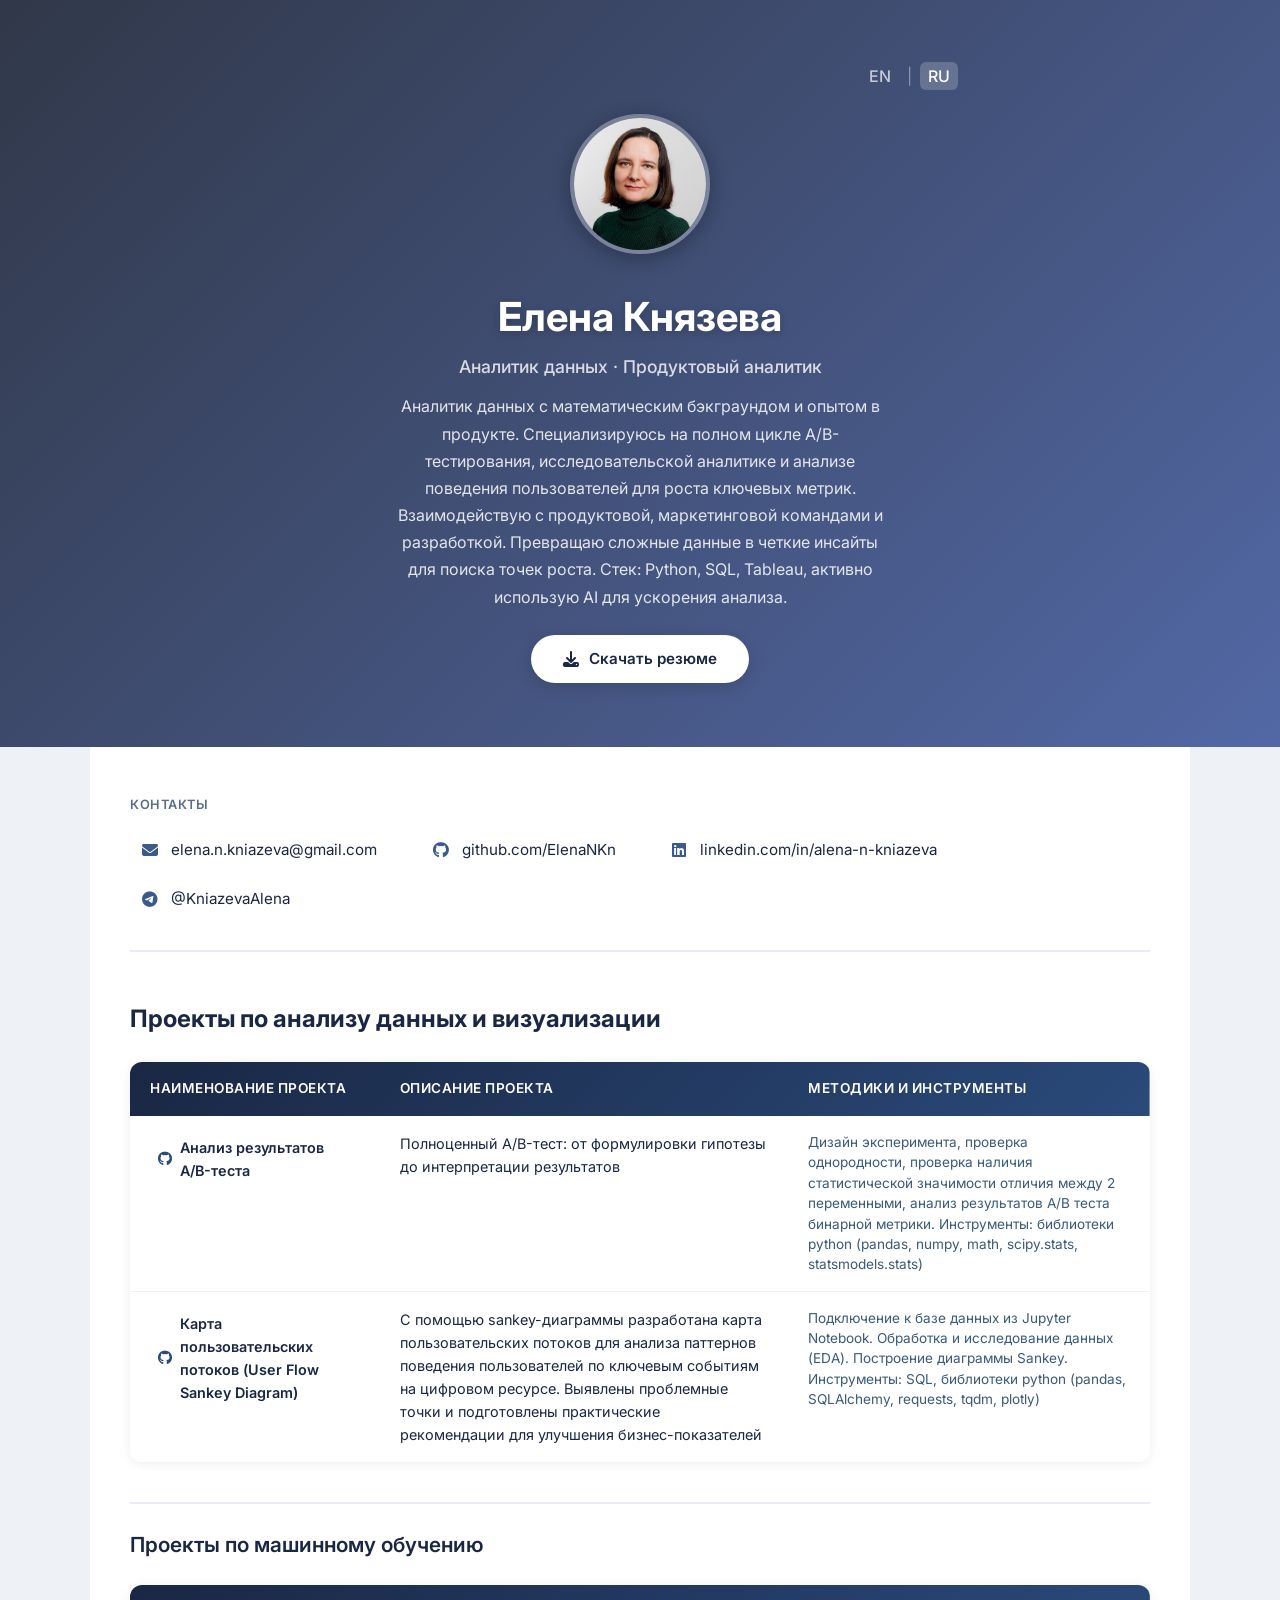
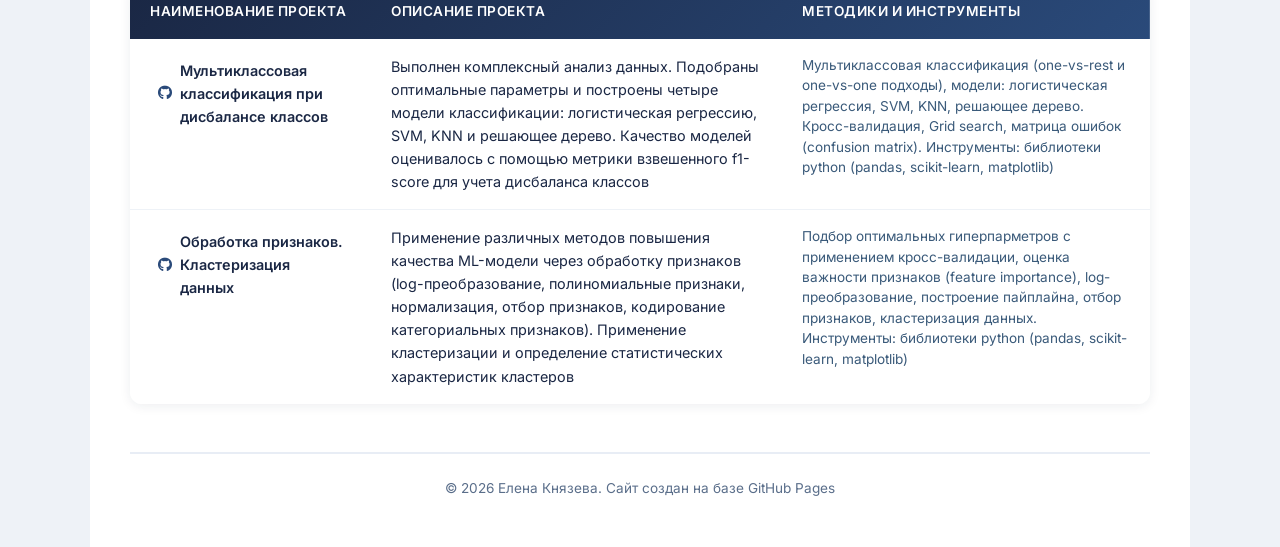
==== ru/index.html @ 3d0a6c8e "ga4 added" ====
<!DOCTYPE html>
<html lang="en">
<head>
    <meta charset="UTF-8" />
    <meta name="viewport" content="width=device-width, initial-scale=1.0" />
    <title>Елена Князева - Аналитик данных | Продуктовый аналитик</title>
    <link rel="icon" href="data:image/svg+xml,<svg xmlns='http://www.w3.org/2000/svg' viewBox='0 0 100 100'><text y='.9em' font-size='90'>📊</text></svg>" />
    
    <!-- Google Fonts -->
    <link href="https://fonts.googleapis.com/css2?family=Inter:wght@400;500;600;700&display=swap" rel="stylesheet" />
    
    <!-- Font Awesome -->
    <link rel="stylesheet" href="https://cdnjs.cloudflare.com/ajax/libs/font-awesome/6.5.0/css/all.min.css" />
    
    <link rel="stylesheet" href="../css/style.css" />

    <!-- Google tag (gtag.js) -->
    <script async src="https://www.googletagmanager.com/gtag/js?id=G-LRZ4CS6BDX"></script>
    <script>
        window.dataLayer = window.dataLayer || [];
        function gtag(){dataLayer.push(arguments);}
        gtag('js', new Date());

        gtag('config', 'G-LRZ4CS6BDX');
    </script>
</head>
<body>
    <!-- ===== HEADER WITH BACKGROUND ===== -->
    <header class="hero-header">
        <div class="hero-overlay"></div>
        <div class="hero-content">
            <!-- ===== LANGUAGE SWITCHER ===== -->
            <div class="language-switcher">
                <a href="../index.html">EN</a>
                <span class="separator">|</span>
                <a href="index.html" class="active">RU</a>
            </div>

            <!-- ===== PHOTO ===== -->
            <section id="photo">
                <img src="../assets/photo.jpg" alt="Елена Князева - Фото" />
            </section>

            <!-- ===== ABOUT ===== -->
            <section id="about">
                <h1>Елена Князева</h1>
                <p class="tagline">Аналитик данных · Продуктовый аналитик</p>
                <p class="description">
                    Аналитик данных с математическим бэкграундом и опытом в продукте. 
                    Специализируюсь на полном цикле A/B-тестирования, исследовательской аналитике 
                    и анализе поведения пользователей для роста ключевых метрик. 
                    Взаимодействую с продуктовой, маркетинговой командами и разработкой. 
                    Превращаю сложные данные в четкие инсайты для поиска точек роста. 
                    Стек: Python, SQL, Tableau, активно использую AI для ускорения анализа.
                </p>
            </section>

            <!-- ===== CV DOWNLOAD ===== -->
            <section id="cv">
                <a href="../assets/CV_Kniazeva_Data_Product_Analyst.pdf" download class="btn btn-primary">
                    <i class="fas fa-download"></i> Скачать резюме
                </a>
            </section>
        </div>
    </header>

    <!-- ===== MAIN CONTENT ===== -->
    <div class="container">

        <!-- ===== CONTACTS ===== -->
        <section id="contacts">
            <h2>Контакты</h2>
            <div class="contacts-grid">
                <a href="mailto:elena.n.kniazeva@gmail.com" class="contact-item">
                    <i class="fas fa-envelope"></i>
                    <span>elena.n.kniazeva@gmail.com</span>
                </a>
                <a href="https://github.com/ElenaNKn" target="_blank" class="contact-item">
                    <i class="fab fa-github"></i>
                    <span>github.com/ElenaNKn</span>
                </a>
                <a href="https://www.linkedin.com/in/alena-n-kniazeva" target="_blank" class="contact-item">
                    <i class="fab fa-linkedin"></i>
                    <span>linkedin.com/in/alena-n-kniazeva</span>
                </a>
                <a href="https://t.me/KniazevaAlena" target="_blank" class="contact-item">
                    <i class="fab fa-telegram"></i>
                    <span>@KniazevaAlena</span>
                </a>
            </div>
        </section>

        <!-- ===== PROJECTS ===== -->
        <section id="projects">
            <h2>Проекты по анализу данных и визуализации</h2>
            
            <div class="table-container">
                <table class="projects-table">
                    <thead>
                        <tr>
                            <th>Наименование проекта</th>
                            <th>Описание проекта</th>
                            <th>Методики и инструменты</th>
                        </tr>
                    </thead>
                    <tbody>
                        <tr>
                            <td>
                                <a href="https://github.com/ElenaNKn/data_projects_ru/blob/master/project_ab_testing/notebook_ab_test.ipynb" class="project-link">
                                    <i class="fab fa-github"></i> Анализ результатов A/B-теста
                                </a>
                            </td>
                            <td>Полноценный A/B-тест: от формулировки гипотезы до интерпретации результатов</td>
                            <td>Дизайн эксперимента, проверка однородности, проверка наличия статистической значимости отличия между 2 переменными, анализ результатов A/B теста бинарной метрики. Инструменты: библиотеки python (pandas, numpy, math, scipy.stats, statsmodels.stats)</td>
                        </tr>
                        <tr>
                            <td>
                                <a href="https://github.com/ElenaNKn/data_projects_ru/blob/master/project_sankey/description.md" class="project-link">
                                    <i class="fab fa-github"></i> Карта пользовательских потоков (User Flow Sankey Diagram)
                                </a>
                            </td>
                            <td>С помощью sankey-диаграммы разработана карта пользовательских потоков для анализа паттернов поведения пользователей по ключевым событиям на цифровом ресурсе. Выявлены проблемные точки и подготовлены практические рекомендации для улучшения бизнес-показателей</td>
                            <td>Подключение к базе данных из Jupyter Notebook. Обработка и исследование данных (EDA). Построение диаграммы Sankey. Инструменты: SQL, библиотеки python (pandas, SQLAlchemy, requests, tqdm, plotly)</td>
                        </tr>
                    </tbody>
                </table>
            </div>

            <h2 class="section-subtitle">Проекты по машинному обучению</h2>
            
            <div class="table-container">
                <table class="projects-table">
                    <thead>
                        <tr>
                            <th>Наименование проекта</th>
                            <th>Описание проекта</th>
                            <th>Методики и инструменты</th>
                        </tr>
                    </thead>
                    <tbody>
                        <tr>
                            <td>
                                <a href="https://github.com/ElenaNKn/data_projects_ru/blob/master/project_multiclass_classification/description.md" class="project-link">
                                    <i class="fab fa-github"></i> Мультиклассовая классификация при дисбалансе классов
                                </a>
                            </td>
                            <td>Выполнен комплексный анализ данных. Подобраны оптимальные параметры и построены четыре модели классификации: логистическая регрессию, SVM, KNN и решающее дерево. Качество моделей оценивалось с помощью метрики взвешенного f1-score для учета дисбаланса классов</td>
                            <td>Мультиклассовая классификация (one-vs-rest и one-vs-one подходы), модели: логистическая регрессия, SVM, KNN, решающее дерево. Кросс-валидация, Grid search, матрица ошибок (confusion matrix). Инструменты: библиотеки python (pandas, scikit-learn, matplotlib)</td>
                        </tr>
                        <tr>
                            <td>
                                <a href="https://github.com/ElenaNKn/data_projects_ru/blob/master/project_clustering_pipelines_feature_selection/description.md" class="project-link">
                                    <i class="fab fa-github"></i> Обработка признаков. Кластеризация данных
                                </a>
                            </td>
                            <td>Применение различных методов повышения качества ML-модели через обработку признаков (log-преобразование, полиномиальные признаки, нормализация, отбор признаков, кодирование категориальных признаков). Применение кластеризации и определение статистических характеристик кластеров</td>
                            <td>Подбор оптимальных гиперпарметров с применением кросс-валидации, оценка важности признаков (feature importance), log-преобразование, построение пайплайна, отбор признаков, кластеризация данных. Инструменты: библиотеки python (pandas, scikit-learn, matplotlib)</td>
                        </tr>
                    </tbody>
                </table>
            </div>
        </section>

        <!-- ===== FOOTER ===== -->
        <footer>
            <p>&copy; 2026 Елена Князева. Сайт создан на базе GitHub Pages</p>
        </footer>

    </div>

    <!-- ===== JAVASCRIPT ===== -->
    <script src="../js/main.js"></script>
</body>
</html>
---- css/style.css ----
/* ===== RESET & BASE ===== */
* {
    margin: 0;
    padding: 0;
    box-sizing: border-box;
}

body {
    font-family: 'Inter', -apple-system, BlinkMacSystemFont, sans-serif;
    background: #eef2f7;
    color: #1a2744;
    line-height: 1.6;
}

/* ===== HERO HEADER WITH BACKGROUND ===== */
.hero-header {
    position: relative;
    background-image: url('../assets/data-analysis-bg.jpg');
    background-size: cover;
    background-position: center;
    background-attachment: fixed;
    min-height: 500px;
    display: flex;
    align-items: center;
    justify-content: center;
    padding: 2rem 1rem;
}

.hero-overlay {
    position: absolute;
    top: 0;
    left: 0;
    right: 0;
    bottom: 0;
    background: linear-gradient(135deg, rgba(15, 23, 42, 0.85) 0%, rgba(30, 58, 138, 0.75) 100%);
    z-index: 1;
}

.hero-content {
    position: relative;
    z-index: 2;
    max-width: 700px;
    width: 100%;
    margin: 0 auto;
    padding: 2rem;
}

/* ===== LANGUAGE SWITCHER ===== */
.language-switcher {
    text-align: right;
    margin-bottom: 1.5rem;
}

.language-switcher a {
    color: rgba(255, 255, 255, 0.7);
    text-decoration: none;
    font-weight: 500;
    padding: 0.25rem 0.5rem;
    border-radius: 6px;
    transition: all 0.2s;
}

.language-switcher a:hover {
    color: #ffffff;
    background: rgba(255, 255, 255, 0.15);
}

.language-switcher a.active {
    color: #ffffff;
    background: rgba(255, 255, 255, 0.2);
}

.language-switcher .separator {
    color: rgba(255, 255, 255, 0.4);
    margin: 0 0.25rem;
}

/* ===== PHOTO ===== */
#photo {
    text-align: center;
    margin-bottom: 1.5rem;
}

#photo img {
    width: 140px;
    height: 140px;
    border-radius: 50%;
    object-fit: cover;
    border: 4px solid rgba(255, 255, 255, 0.3);
    box-shadow: 0 4px 20px rgba(0, 0, 0, 0.3);
}

/* ===== ABOUT IN HERO ===== */
#about {
    text-align: center;
    margin-bottom: 1.5rem;
}

#about h1 {
    font-size: 2.5rem;
    font-weight: 700;
    margin-bottom: 0.25rem;
    color: #ffffff;
    text-shadow: 0 2px 8px rgba(0, 0, 0, 0.2);
}

#about .tagline {
    font-size: 1.1rem;
    color: rgba(255, 255, 255, 0.8);
    font-weight: 500;
    margin-bottom: 0.75rem;
}

#about .description {
    font-size: 1rem;
    color: rgba(255, 255, 255, 0.85);
    max-width: 500px;
    margin: 0 auto;
    line-height: 1.7;
}

/* ===== CV BUTTON ===== */
#cv {
    text-align: center;
    margin-top: 0.5rem;
}

.btn {
    display: inline-flex;
    align-items: center;
    gap: 0.6rem;
    padding: 0.75rem 2rem;
    background: #ffffff;
    color: #1a2744;
    text-decoration: none;
    border-radius: 40px;
    font-weight: 600;
    font-size: 0.95rem;
    transition: all 0.25s;
    border: none;
    cursor: pointer;
    box-shadow: 0 4px 16px rgba(0, 0, 0, 0.15);
}

.btn:hover {
    background: #e8edf5;
    transform: translateY(-2px);
    box-shadow: 0 8px 24px rgba(0, 0, 0, 0.2);
}

.btn i {
    font-size: 1rem;
    color: #1a2744;
}

/* ===== MAIN CONTAINER ===== */
.container {
    max-width: 1100px;
    margin: 0 auto;
    background: #ffffff;
    padding: 3rem 2.5rem;
}

/* ===== CONTACTS ===== */
#contacts {
    margin-bottom: 3rem;
    padding-bottom: 2rem;
    border-bottom: 2px solid #e8edf5;
}

#contacts h2 {
    font-size: 0.8rem;
    font-weight: 600;
    color: #5a6e8a;
    text-transform: uppercase;
    letter-spacing: 0.5px;
    margin-bottom: 1rem;
}

.contacts-grid {
    display: flex;
    flex-wrap: wrap;
    gap: 0.75rem 2rem;
}

.contact-item {
    display: inline-flex;
    align-items: center;
    gap: 0.6rem;
    color: #1a2744;
    text-decoration: none;
    font-size: 0.95rem;
    padding: 0.4rem 0.75rem;
    border-radius: 8px;
    transition: all 0.2s;
}

.contact-item:hover {
    background: #eef2f7;
    color: #0f1a33;
}

.contact-item i {
    width: 1.2rem;
    color: #3a5a8a;
    font-size: 1rem;
}

.contact-item:hover i {
    color: #1a2744;
}

/* ===== PROJECTS TABLES ===== */
#projects {
    margin-bottom: 2rem;
}

#projects h2 {
    font-size: 1.5rem;
    font-weight: 700;
    color: #1a2744;
    margin-bottom: 1.5rem;
}

.section-subtitle {
    font-size: 1.3rem !important;
    font-weight: 600 !important;
    color: #1a2744 !important;
    margin-top: 2.5rem !important;
    margin-bottom: 1.5rem !important;
    padding-top: 1.5rem;
    border-top: 2px solid #e8edf5;
}

.table-container {
    overflow-x: auto;
    margin-bottom: 2rem;
    border-radius: 12px;
    box-shadow: 0 2px 12px rgba(26, 39, 68, 0.08);
}

.projects-table {
    width: 100%;
    border-collapse: collapse;
    font-size: 0.9rem;
    background: #ffffff;
}

.projects-table thead {
    background: linear-gradient(135deg, #1a2744 0%, #2a4a7a 100%);
}

.projects-table th {
    padding: 1rem 1.25rem;
    text-align: left;
    color: #ffffff;
    font-weight: 600;
    font-size: 0.85rem;
    text-transform: uppercase;
    letter-spacing: 0.5px;
}

.projects-table td {
    padding: 1rem 1.25rem;
    border-bottom: 1px solid #eef2f7;
    color: #1a2744;
    vertical-align: top;
}

.projects-table tbody tr {
    transition: all 0.2s;
}

.projects-table tbody tr:hover {
    background: #f5f8fc;
}

.projects-table tbody tr:last-child td {
    border-bottom: none;
}

.projects-table td:first-child {
    font-weight: 600;
    color: #1a2744;
    min-width: 180px;
}

.projects-table td:last-child {
    font-size: 0.85rem;
    color: #3a5a7a;
    line-height: 1.5;
}

/* ===== PROJECT LINK STYLES ===== */
.project-link {
    display: inline-flex;
    align-items: center;
    gap: 0.5rem;
    color: #1a2744;
    text-decoration: none;
    font-weight: 600;
    transition: all 0.2s;
    padding: 0.25rem 0.5rem;
    border-radius: 6px;
}

.project-link i {
    font-size: 0.9rem;
    color: #2a4a7a;
    transition: all 0.2s;
}

.project-link:hover {
    color: #2a5a8a;
    background: #eef2f7;
}

.project-link:hover i {
    color: #1a2744;
    transform: scale(1.1);
}

/* for mobile */
@media (max-width: 768px) {
    .project-link {
        font-size: 0.85rem;
        padding: 0.15rem 0.3rem;
    }
    
    .project-link i {
        font-size: 0.75rem;
    }
}

/* ===== FOOTER ===== */
footer {
    margin-top: 3rem;
    padding-top: 1.5rem;
    border-top: 2px solid #e8edf5;
    text-align: center;
    font-size: 0.85rem;
    color: #5a6e8a;
}

/* ===== RESPONSIVE ===== */
@media (max-width: 768px) {
    .hero-header {
        min-height: 400px;
        padding: 1.5rem 0.75rem;
        background-attachment: scroll;
    }

    .hero-content {
        padding: 1rem;
    }

    .container {
        padding: 2rem 1.25rem;
    }

    #about h1 {
        font-size: 2rem;
    }

    #about .tagline {
        font-size: 1rem;
    }

    #about .description {
        font-size: 0.9rem;
    }

    #photo img {
        width: 120px;
        height: 120px;
    }

    .contacts-grid {
        flex-direction: column;
        gap: 0.25rem;
    }

    .contact-item {
        padding: 0.4rem 0.5rem;
    }

    .projects-table {
        font-size: 0.8rem;
    }

    .projects-table th,
    .projects-table td {
        padding: 0.75rem 0.75rem;
    }

    .projects-table td:first-child {
        min-width: 120px;
    }

    #projects h2 {
        font-size: 1.2rem;
    }

    .section-subtitle {
        font-size: 1.1rem !important;
    }
}

@media (max-width: 480px) {
    .projects-table {
        font-size: 0.75rem;
    }

    .projects-table th,
    .projects-table td {
        padding: 0.5rem 0.5rem;
    }

    .projects-table td:first-child {
        min-width: 80px;
    }

    .btn {
        padding: 0.6rem 1.2rem;
        font-size: 0.85rem;
    }
}
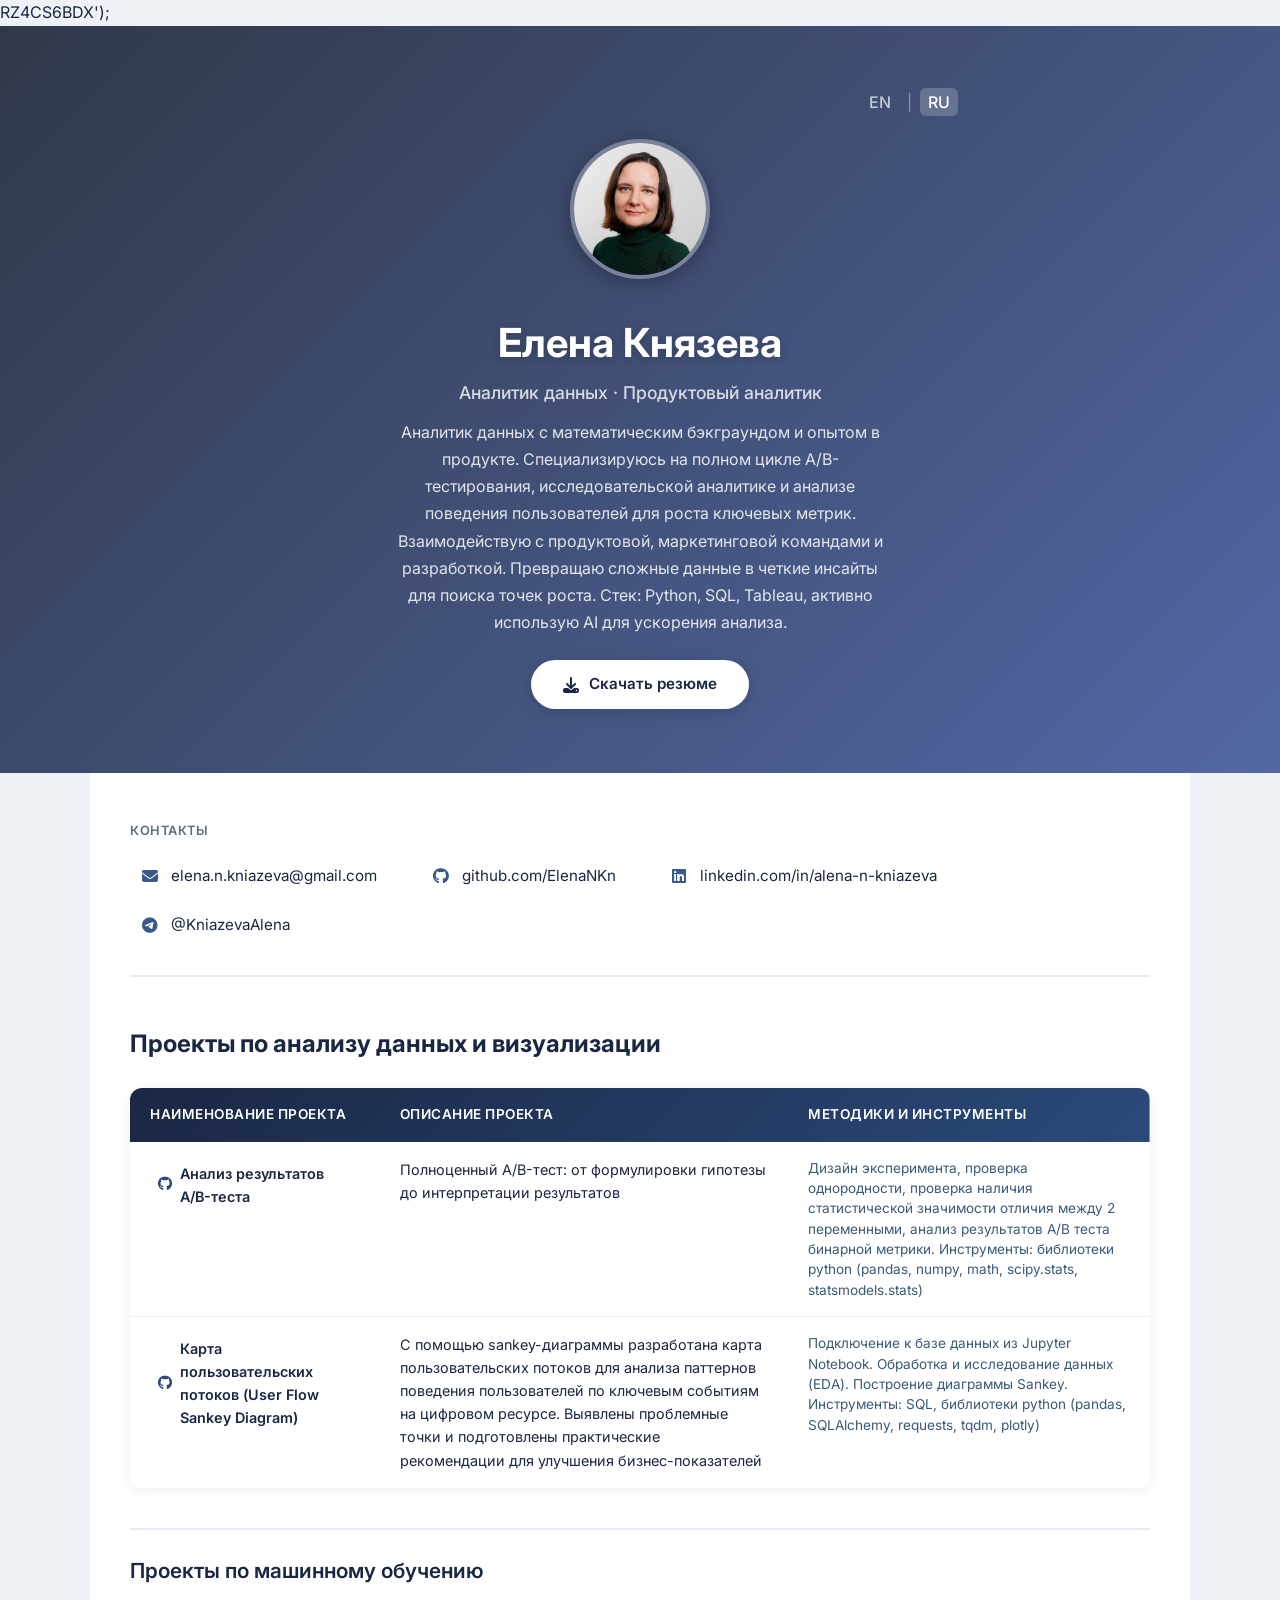
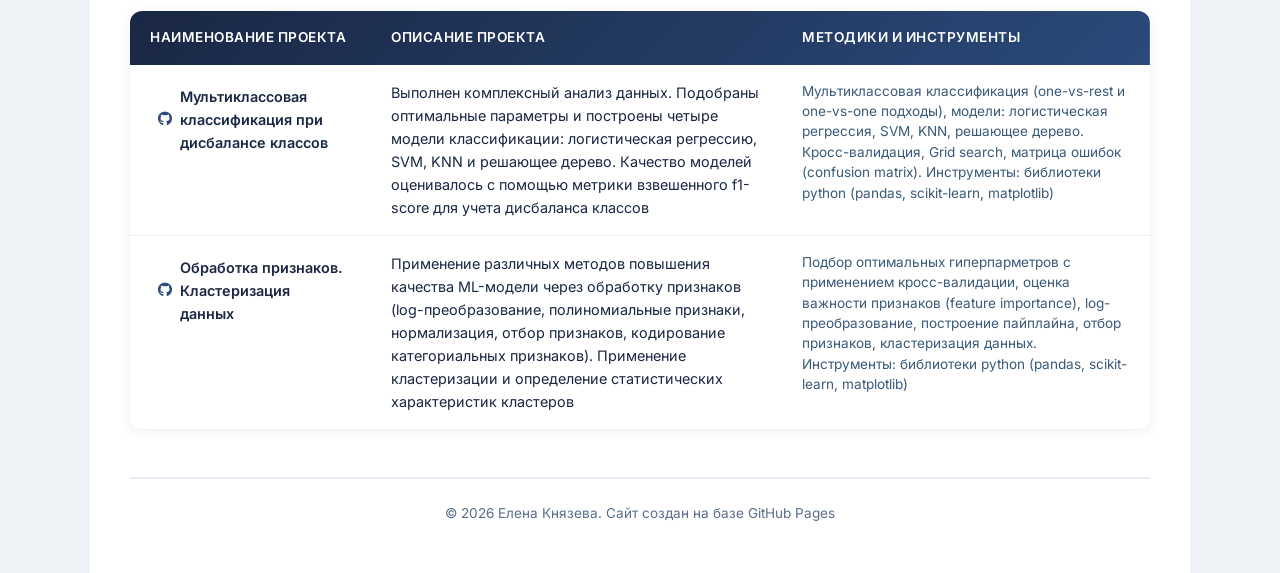
==== commit 91c7a8cf: "Using GTM" ====
--- a/ru/index.html
+++ b/ru/index.html
@@ -14,17 +14,27 @@
     
     <link rel="stylesheet" href="../css/style.css" />
 
-    <!-- Google tag (gtag.js) -->
-    <script async src="https://www.googletagmanager.com/gtag/js?id=G-LRZ4CS6BDX"></script>
+    <!-- Google Tag Manager -->
     <script>
-        window.dataLayer = window.dataLayer || [];
-        function gtag(){dataLayer.push(arguments);}
-        gtag('js', new Date());
-
-        gtag('config', 'G-LRZ4CS6BDX');
+        (function(w,d,s,l,i){w[l]=w[l]||[];w[l].push({'gtm.start':
+        new Date().getTime(),event:'gtm.js'});var f=d.getElementsByTagName(s)[0],
+        j=d.createElement(s),dl=l!='dataLayer'?'&l='+l:'';j.async=true;j.src=
+        'https://www.googletagmanager.com/gtm.js?id='+i+dl;f.parentNode.insertBefore(j,f);
+        })(window,document,'script','dataLayer','GTM-KNVJBK6N');
+    </script>
+    <!-- End Google Tag Manager -->RZ4CS6BDX');
     </script>
 </head>
 <body>
+
+    <!-- Google Tag Manager (noscript) -->
+    <noscript>
+        <iframe src="https://www.googletagmanager.com/ns.html?id=GTM-KNVJBK6N"
+        height="0" width="0" style="display:none;visibility:hidden">
+        </iframe>
+    </noscript>
+    <!-- End Google Tag Manager (noscript) -->
+
     <!-- ===== HEADER WITH BACKGROUND ===== -->
     <header class="hero-header">
         <div class="hero-overlay"></div>
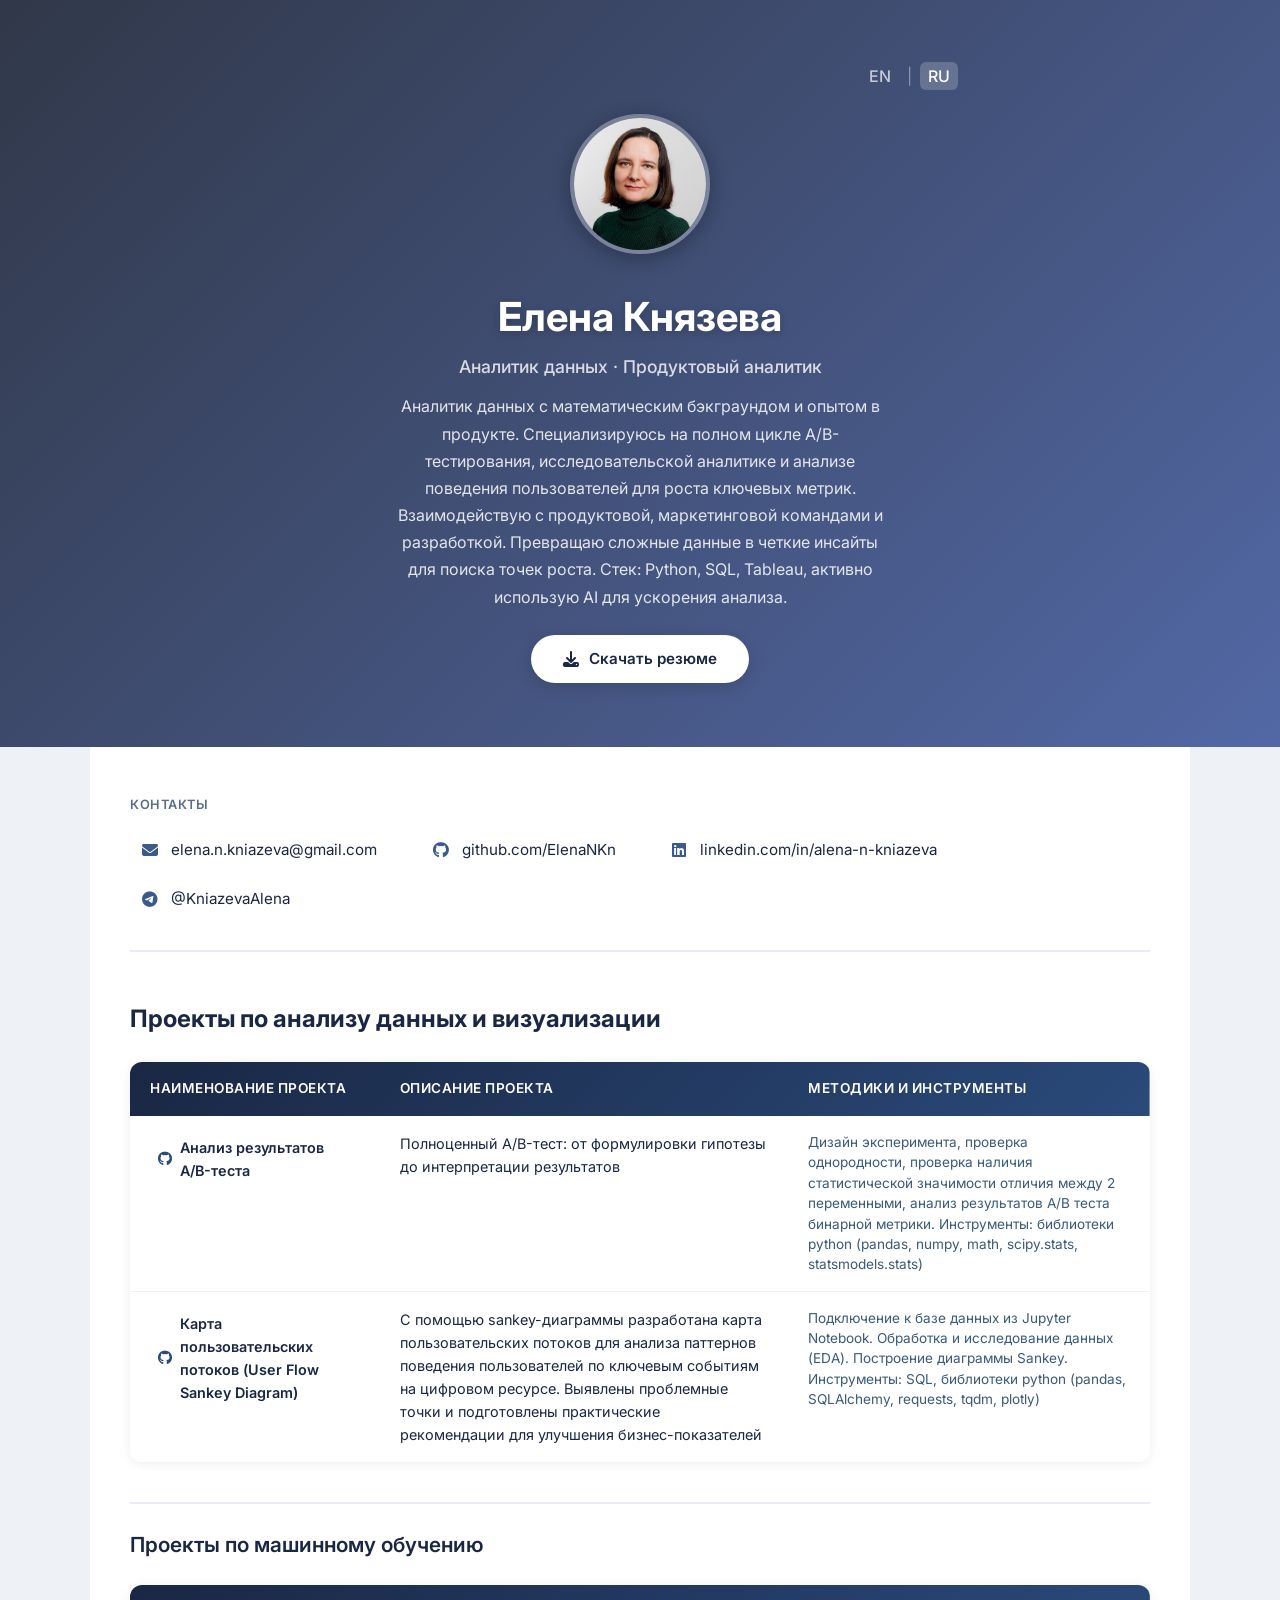
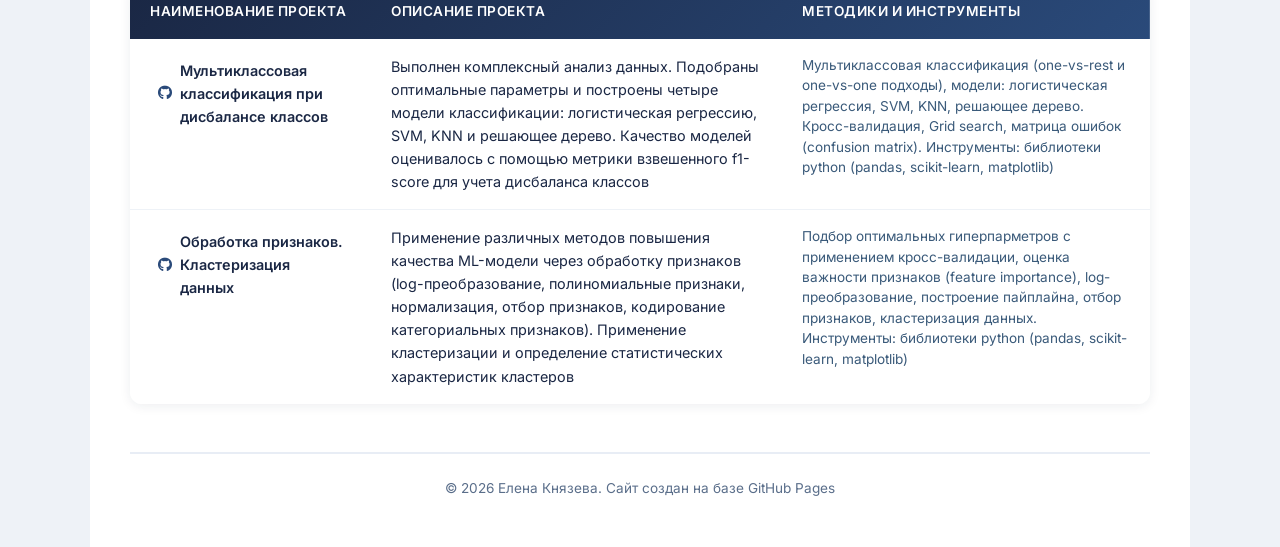
==== commit 13c49a45: "fix extra tag in ru-version" ====
--- a/ru/index.html
+++ b/ru/index.html
@@ -22,8 +22,8 @@
         'https://www.googletagmanager.com/gtm.js?id='+i+dl;f.parentNode.insertBefore(j,f);
         })(window,document,'script','dataLayer','GTM-KNVJBK6N');
     </script>
-    <!-- End Google Tag Manager -->RZ4CS6BDX');
-    </script>
+    <!-- End Google Tag Manager -->
+
 </head>
 <body>
 
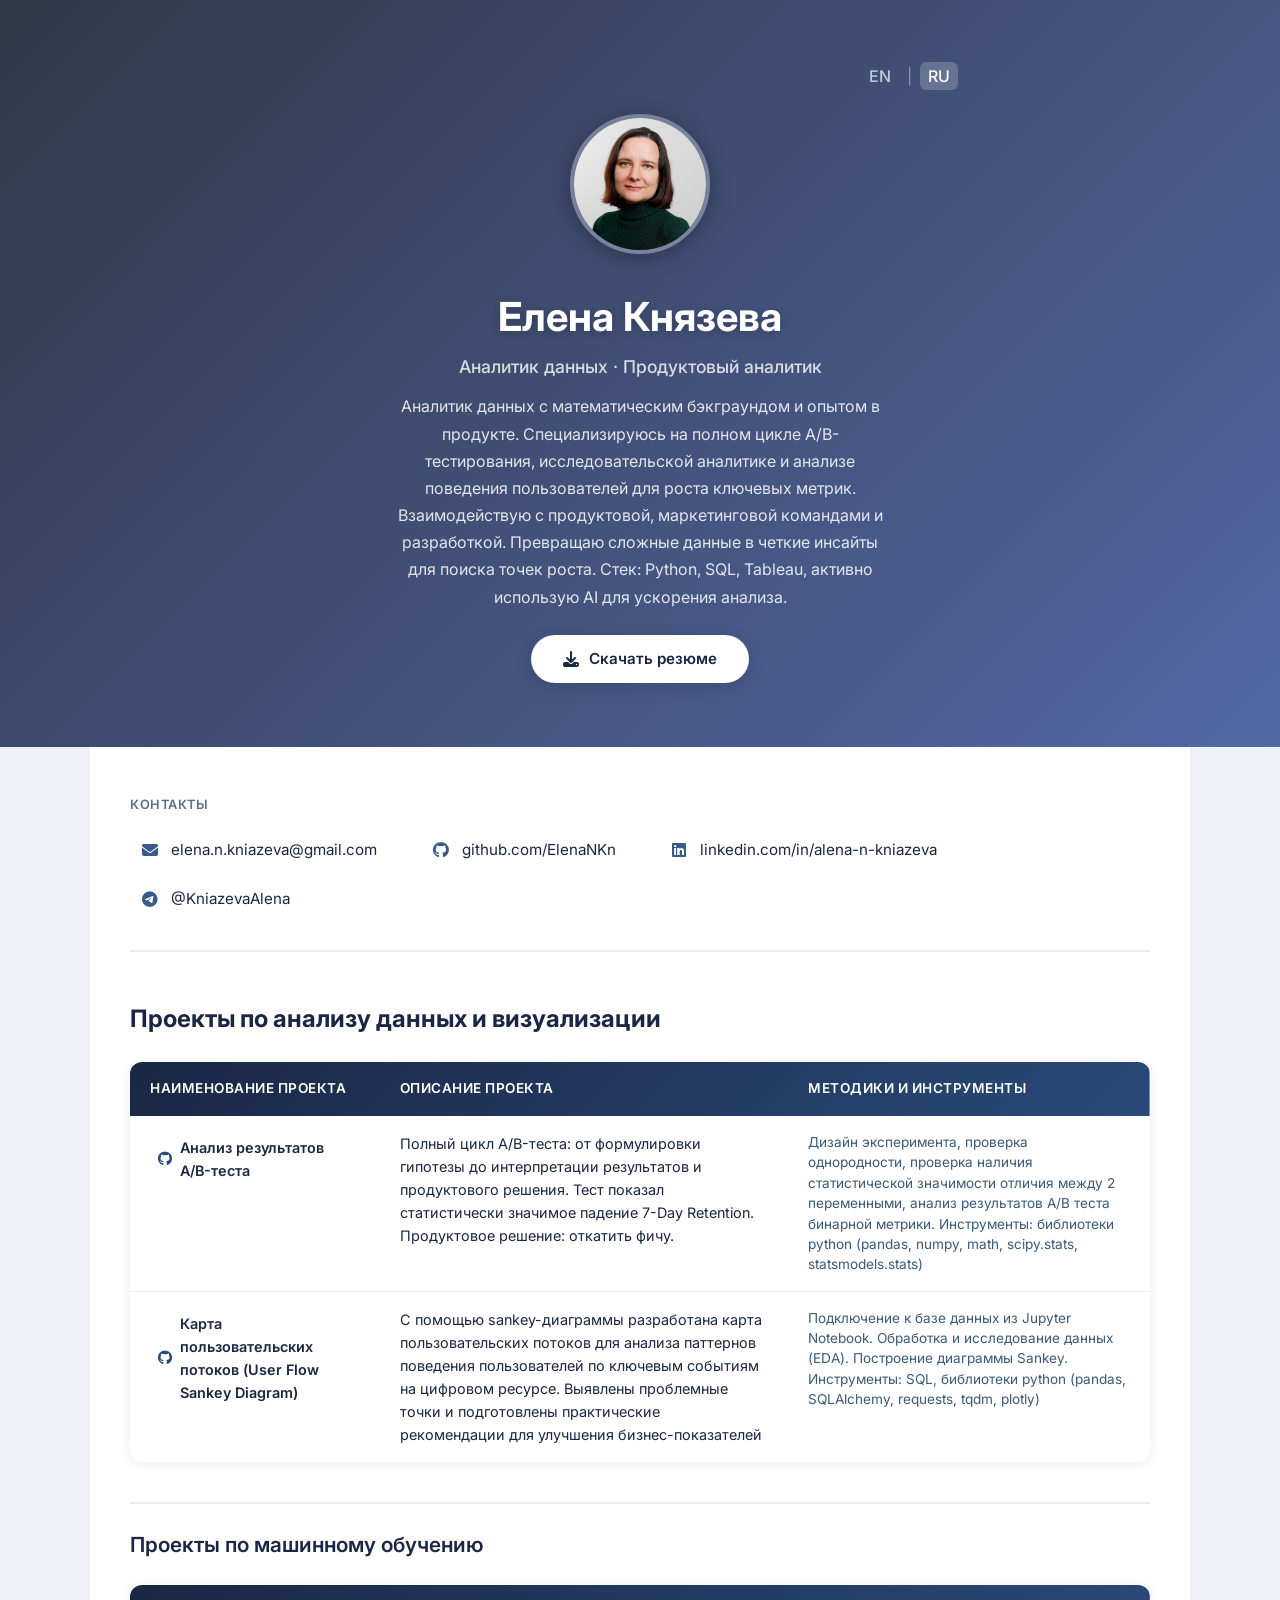
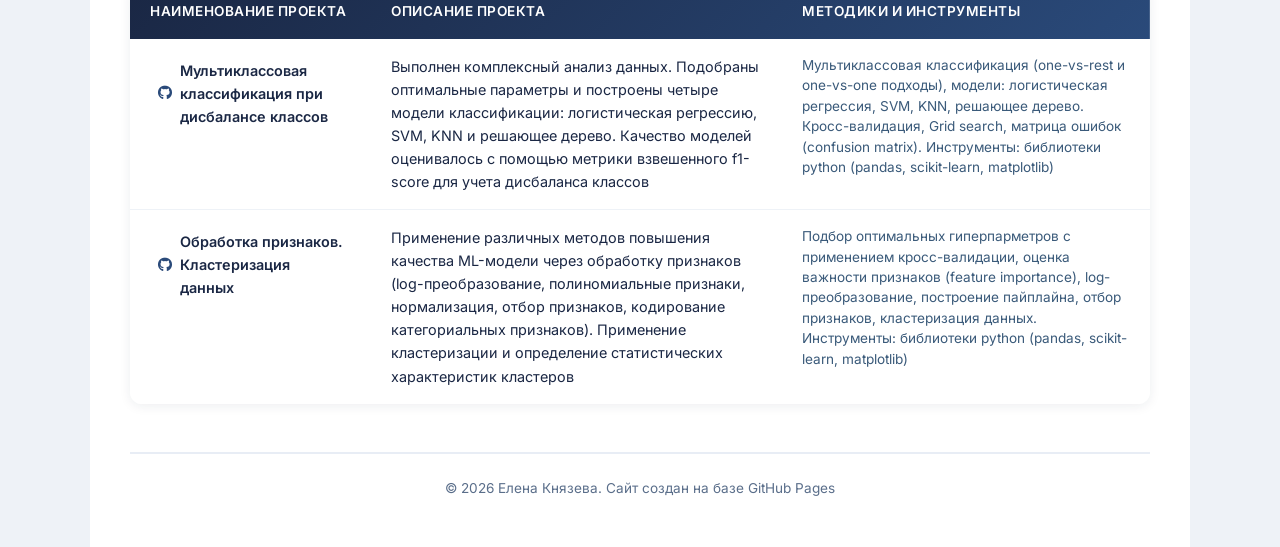
==== commit 5d600529: "Updated project description" ====
--- a/ru/index.html
+++ b/ru/index.html
@@ -120,7 +120,7 @@
                                     <i class="fab fa-github"></i> Анализ результатов A/B-теста
                                 </a>
                             </td>
-                            <td>Полноценный A/B-тест: от формулировки гипотезы до интерпретации результатов</td>
+                            <td>Полный цикл A/B-теста: от формулировки гипотезы до интерпретации результатов и продуктового решения. Тест показал статистически значимое падение 7-Day Retention. Продуктовое решение: откатить фичу.</td>
                             <td>Дизайн эксперимента, проверка однородности, проверка наличия статистической значимости отличия между 2 переменными, анализ результатов A/B теста бинарной метрики. Инструменты: библиотеки python (pandas, numpy, math, scipy.stats, statsmodels.stats)</td>
                         </tr>
                         <tr>
